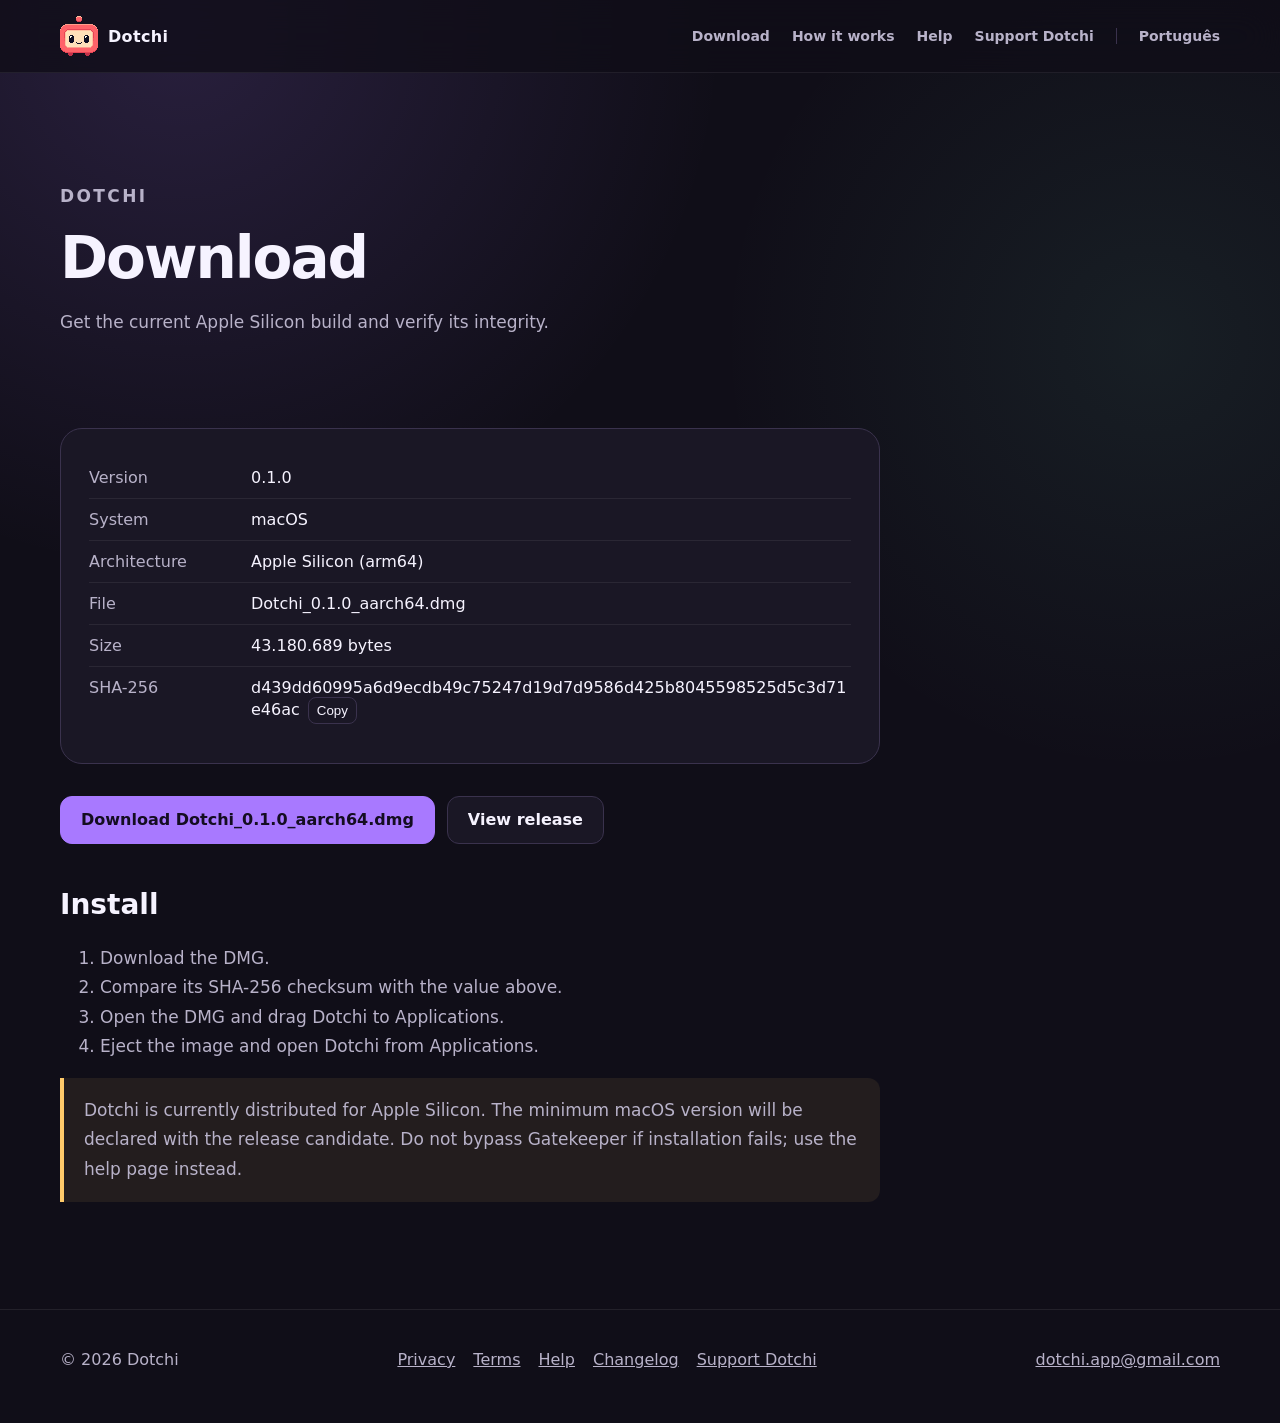
==== docs/download/index.html @ b4e4a697 "O Dotchi ganha uma casa pública bilíngue" ====
<!doctype html>
<html lang="en">
<head>
  <meta charset="utf-8">
  <meta name="viewport" content="width=device-width,initial-scale=1">
  <meta name="theme-color" content="#100e18">
  <meta name="description" content="Get the current Apple Silicon build and verify its integrity.">
  <meta property="og:title" content="Download — Dotchi">
  <meta property="og:description" content="Get the current Apple Silicon build and verify its integrity.">
  <meta property="og:type" content="website">
  <title>Download — Dotchi</title>
  <link rel="icon" href="../assets/dotchi-logo.png">
  <link rel="stylesheet" href="../assets/styles.css">
</head>
<body>
  <a class="skip" href="#main">Skip to content</a>
  <header class="site-header">
    <div class="shell nav-row">
      <a class="wordmark" href="../" aria-label="Dotchi">
        <img src="../assets/dotchi-logo.png" alt="" width="38" height="40"><span>Dotchi</span>
      </a>
      <button class="menu-trigger" type="button" data-menu-trigger aria-expanded="false">Menu</button>
      <nav class="nav-links" data-nav aria-label="Main navigation">
        <a href="../download/">Download</a>
        <a href="../#workflow">How it works</a>
        <a href="../help/">Help</a>
        <a href="../support/">Support Dotchi</a>
        <a class="language" hreflang="pt-BR" href="../pt-br/">Português</a>
      </nav>
    </div>
  </header>
  <main id="main"><div class="shell"><header class="page-hero"><p class="eyebrow">Dotchi</p><h1>Download</h1><p>Get the current Apple Silicon build and verify its integrity.</p></header><article class="prose"><dl class="release-box"><div class="release-row"><dt>Version</dt><dd>0.1.0</dd></div><div class="release-row"><dt>System</dt><dd>macOS</dd></div><div class="release-row"><dt>Architecture</dt><dd>Apple Silicon (arm64)</dd></div><div class="release-row"><dt>File</dt><dd>Dotchi_0.1.0_aarch64.dmg</dd></div><div class="release-row"><dt>Size</dt><dd>43.180.689 bytes</dd></div><div class="release-row"><dt>SHA-256</dt><dd>d439dd60995a6d9ecdb49c75247d19d7d9586d425b8045598525d5c3d71e46ac<button class="copy" type="button" data-copy="d439dd60995a6d9ecdb49c75247d19d7d9586d425b8045598525d5c3d71e46ac">Copy</button></dd></div></dl><div class="actions"><a class="button primary" href="https://github.com/itsmeluan/dotchi-releases/releases/download/v0.1.0/Dotchi_0.1.0_aarch64.dmg">Download Dotchi_0.1.0_aarch64.dmg</a><a class="button" href="https://github.com/itsmeluan/dotchi-releases/releases/tag/v0.1.0">View release</a></div><h2>Install</h2><ol><li>Download the DMG.</li><li>Compare its SHA-256 checksum with the value above.</li><li>Open the DMG and drag Dotchi to Applications.</li><li>Eject the image and open Dotchi from Applications.</li></ol><p class="notice">Dotchi is currently distributed for Apple Silicon. The minimum macOS version will be declared with the release candidate. Do not bypass Gatekeeper if installation fails; use the help page instead.</p></article></div></main>
  <footer class="site-footer">
    <div class="shell footer-row">
      <span>© 2026 Dotchi</span>
      <div class="footer-links"><a href="../privacy/">Privacy</a><a href="../terms/">Terms</a><a href="../help/">Help</a><a href="../changelog/">Changelog</a><a href="../support/">Support Dotchi</a></div>
      <a href="mailto:dotchi.app@gmail.com">dotchi.app@gmail.com</a>
    </div>
  </footer>
  <script src="../assets/site.js" defer></script>
</body>
</html>
---- docs/assets/styles.css ----
:root {
  color-scheme: dark;
  --ink: #f6f3ff;
  --muted: #b8b2c9;
  --bg: #100e18;
  --panel: #1a1725;
  --panel-2: #231e32;
  --line: #3a324d;
  --violet: #a879ff;
  --violet-2: #d7c2ff;
  --mint: #72e0ba;
  --amber: #ffca6a;
  --danger: #ff8d9d;
  --shadow: 0 24px 70px rgba(0, 0, 0, .34);
  --radius: 22px;
  font-family: Inter, ui-sans-serif, system-ui, -apple-system, BlinkMacSystemFont, "Segoe UI", sans-serif;
}

* { box-sizing: border-box; }
html { scroll-behavior: smooth; background: var(--bg); }
body { margin: 0; color: var(--ink); background:
  radial-gradient(circle at 14% 2%, rgba(168,121,255,.16), transparent 34rem),
  radial-gradient(circle at 90% 24%, rgba(114,224,186,.08), transparent 27rem), var(--bg); }
a { color: inherit; }
img { max-width: 100%; }
.shell { width: min(1160px, calc(100% - 40px)); margin: 0 auto; }
.skip { position: fixed; left: 12px; top: -80px; z-index: 9; background: var(--ink); color: var(--bg); padding: 10px 14px; border-radius: 8px; }
.skip:focus { top: 12px; }
.site-header { position: sticky; top: 0; z-index: 5; backdrop-filter: blur(18px); background: rgba(16,14,24,.78); border-bottom: 1px solid rgba(255,255,255,.07); }
.nav-row { min-height: 72px; display: flex; align-items: center; justify-content: space-between; gap: 24px; }
.wordmark { display: inline-flex; align-items: center; gap: 10px; text-decoration: none; font-weight: 850; letter-spacing: .02em; }
.wordmark img { width: 38px; height: 40px; object-fit: contain; image-rendering: pixelated; }
.nav-links { display: flex; align-items: center; gap: 22px; font-size: 14px; font-weight: 700; }
.nav-links a { color: var(--muted); text-decoration: none; }
.nav-links a:hover, .nav-links a:focus-visible { color: var(--ink); }
.language { border-left: 1px solid var(--line); padding-left: 22px; }
.menu-trigger { display: none; border: 1px solid var(--line); background: var(--panel); color: var(--ink); border-radius: 10px; padding: 8px 11px; font: inherit; }
.hero { min-height: 690px; display: grid; grid-template-columns: 1.04fr .96fr; gap: 72px; align-items: center; padding: 72px 0 88px; }
.eyebrow { color: var(--mint); text-transform: uppercase; letter-spacing: .14em; font-size: 12px; font-weight: 850; }
h1 { font-size: clamp(44px, 6.8vw, 82px); line-height: .98; letter-spacing: -.055em; margin: 16px 0 24px; max-width: 780px; }
.lead { color: var(--muted); font-size: clamp(18px, 2vw, 23px); line-height: 1.55; max-width: 690px; }
.actions { display: flex; flex-wrap: wrap; gap: 12px; margin-top: 32px; }
.button { display: inline-flex; align-items: center; justify-content: center; min-height: 48px; padding: 0 20px; border-radius: 12px; border: 1px solid var(--line); text-decoration: none; font-weight: 850; background: var(--panel); }
.button.primary { background: var(--violet); color: #140d21; border-color: var(--violet); }
.button:hover { transform: translateY(-1px); filter: brightness(1.08); }
.trust-line { display: flex; gap: 16px; flex-wrap: wrap; margin-top: 22px; color: var(--muted); font-size: 13px; }
.trust-line span::before { content: "✓"; color: var(--mint); margin-right: 7px; font-weight: 900; }
.hero-visual { position: relative; min-height: 480px; display: grid; place-items: center; }
.pixel-grid { position: absolute; inset: 3% 0 0 4%; opacity: .23; background-image: linear-gradient(rgba(255,255,255,.16) 1px,transparent 1px),linear-gradient(90deg,rgba(255,255,255,.16) 1px,transparent 1px); background-size: 24px 24px; mask-image: linear-gradient(to bottom, #000, transparent 94%); }
.product-card { position: relative; width: min(100%, 500px); padding: 22px; border: 1px solid var(--line); background: linear-gradient(145deg, rgba(35,30,50,.98), rgba(22,19,32,.98)); border-radius: 28px; box-shadow: var(--shadow); transform: rotate(1.2deg); }
.product-card img { display: block; width: 100%; border-radius: 16px; border: 1px solid #4a4160; background: #100e18; }
.product-caption { display: flex; justify-content: space-between; gap: 12px; color: var(--muted); font-size: 13px; padding-top: 14px; }
.section { padding: 94px 0; border-top: 1px solid rgba(255,255,255,.07); }
.section h2, .page-hero h1 { font-size: clamp(34px, 5vw, 58px); line-height: 1.06; letter-spacing: -.035em; margin: 12px 0 18px; }
.section-head { max-width: 740px; margin-bottom: 42px; }
.section-head p, .page-hero p, .prose p, .prose li { color: var(--muted); font-size: 17px; line-height: 1.72; }
.grid-3 { display: grid; grid-template-columns: repeat(3,1fr); gap: 18px; }
.card { border: 1px solid var(--line); border-radius: var(--radius); background: rgba(26,23,37,.82); padding: 26px; }
.card h3 { font-size: 20px; margin: 14px 0 10px; }
.card p { color: var(--muted); line-height: 1.65; margin: 0; }
.icon { width: 40px; height: 40px; display: grid; place-items: center; border-radius: 10px; background: rgba(168,121,255,.16); color: var(--violet-2); font-weight: 900; }
.flow { counter-reset: flow; }
.flow .card::before { counter-increment: flow; content: "0" counter(flow); color: var(--mint); font-size: 12px; font-weight: 900; letter-spacing: .12em; }
.split { display: grid; grid-template-columns: 1fr 1fr; gap: 28px; align-items: stretch; }
.proof { min-height: 340px; display: grid; place-items: center; overflow: hidden; background: #0b0a10; }
.proof img { width: 100%; height: 100%; object-fit: contain; image-rendering: pixelated; }
.local { background: linear-gradient(135deg, rgba(168,121,255,.14), rgba(114,224,186,.08)); }
.page-hero { padding: 92px 0 48px; max-width: 820px; }
.prose { padding-bottom: 90px; max-width: 820px; }
.prose h2 { margin-top: 44px; font-size: 28px; }
.prose h3 { margin-top: 30px; }
.release-box { border: 1px solid var(--line); border-radius: var(--radius); padding: 28px; background: var(--panel); margin: 26px 0; }
.release-row { display: grid; grid-template-columns: 150px 1fr; gap: 12px; padding: 11px 0; border-bottom: 1px solid rgba(255,255,255,.07); }
.release-row:last-child { border: 0; }
.release-row dt { color: var(--muted); }
.release-row dd { margin: 0; overflow-wrap: anywhere; }
.copy { margin-left: 8px; border: 1px solid var(--line); border-radius: 8px; background: transparent; color: var(--ink); padding: 5px 8px; cursor: pointer; }
.notice { border-left: 4px solid var(--amber); background: rgba(255,202,106,.08); padding: 18px 20px; border-radius: 0 12px 12px 0; }
.support-grid { display: grid; grid-template-columns: repeat(2,1fr); gap: 18px; margin: 28px 0; }
.placeholder { position: relative; opacity: .82; }
.placeholder .status { display: inline-flex; color: var(--amber); border: 1px solid rgba(255,202,106,.38); border-radius: 999px; padding: 5px 9px; font-size: 12px; font-weight: 850; }
.placeholder .button { width: 100%; margin-top: 20px; opacity: .55; cursor: not-allowed; }
.site-footer { border-top: 1px solid rgba(255,255,255,.08); padding: 40px 0 54px; color: var(--muted); }
.footer-row { display: flex; justify-content: space-between; gap: 30px; flex-wrap: wrap; }
.footer-links { display: flex; gap: 18px; flex-wrap: wrap; }
.footer-links a { color: var(--muted); }
:focus-visible { outline: 3px solid var(--mint); outline-offset: 3px; }

@media (max-width: 820px) {
  .hero { grid-template-columns: 1fr; min-height: auto; gap: 24px; padding-top: 58px; }
  .hero-visual { min-height: 380px; }
  .grid-3, .split { grid-template-columns: 1fr; }
  .nav-links { position: absolute; left: 20px; right: 20px; top: 66px; display: none; flex-direction: column; align-items: stretch; background: var(--panel); border: 1px solid var(--line); padding: 18px; border-radius: 16px; box-shadow: var(--shadow); }
  .nav-links[data-open] { display: flex; }
  .language { border: 0; padding: 0; }
  .menu-trigger { display: inline-flex; }
  .support-grid { grid-template-columns: 1fr; }
}
@media (prefers-reduced-motion: reduce) {
  html { scroll-behavior: auto; }
  *, *::before, *::after { animation-duration: .01ms !important; animation-iteration-count: 1 !important; transition-duration: .01ms !important; }
  .button:hover { transform: none; }
}
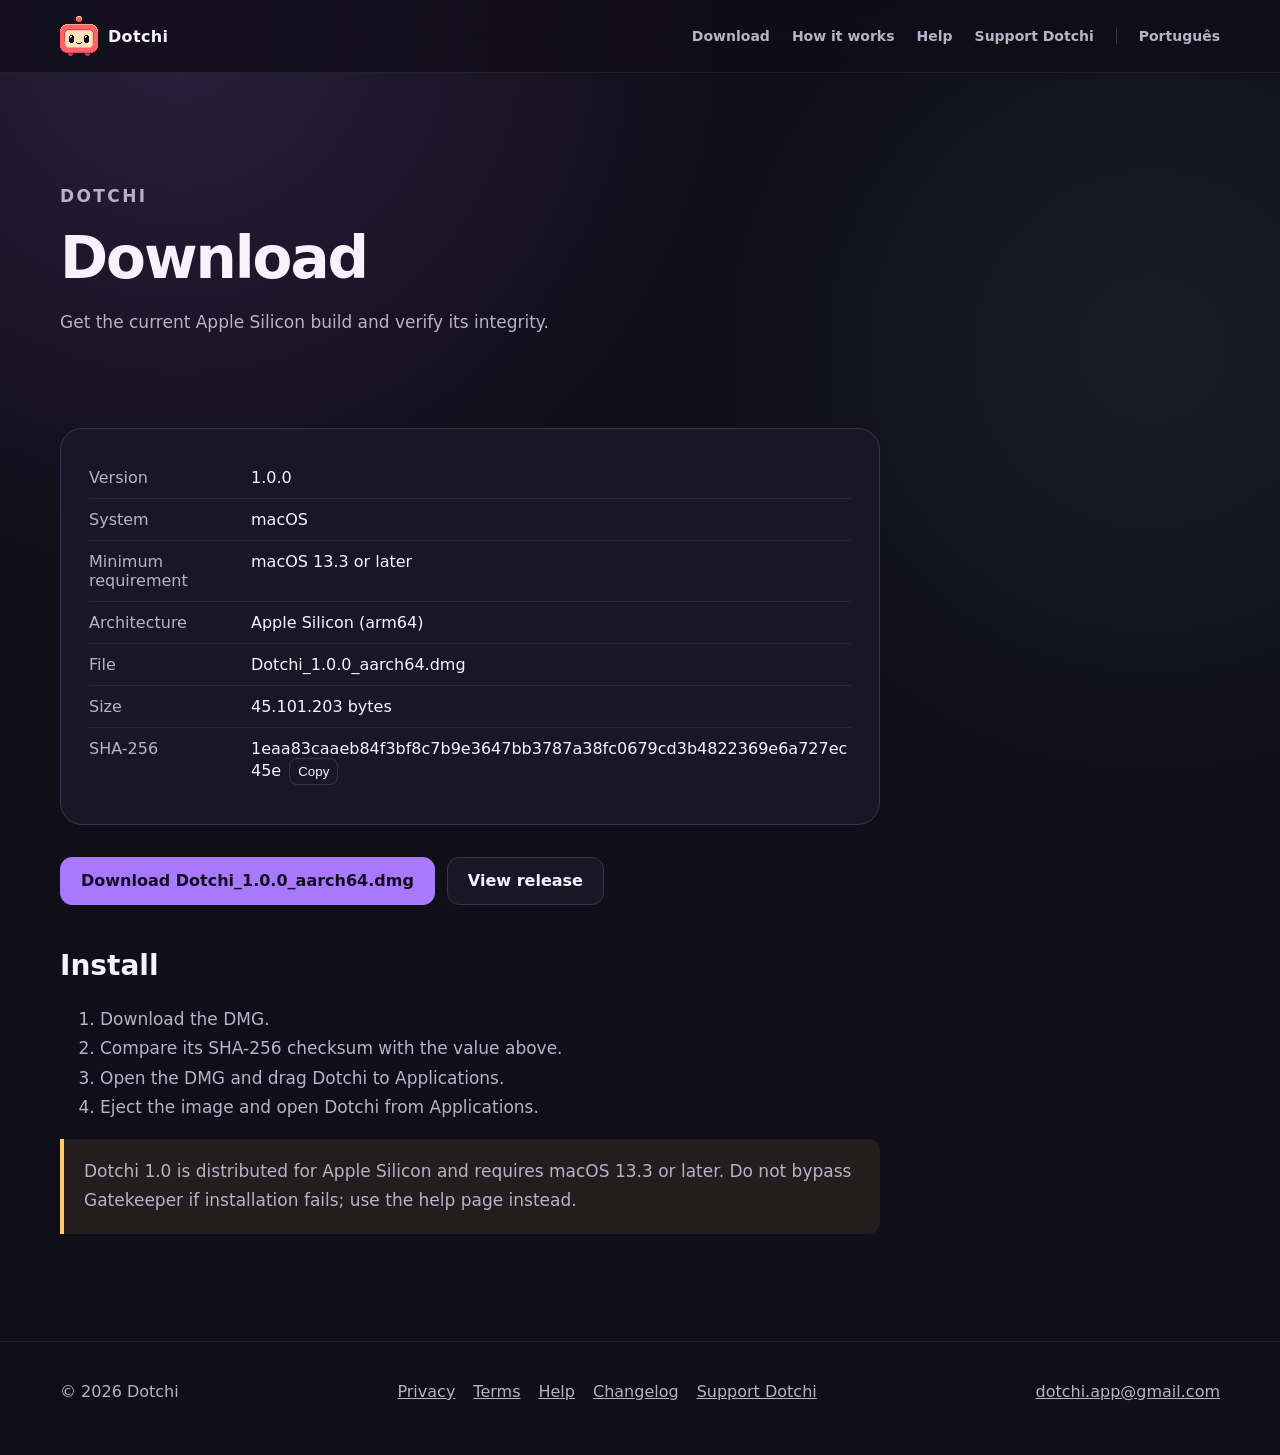
==== commit 4686456f: "Prepara a casa pública para o Dotchi 1.0" ====
--- a/docs/download/index.html
+++ b/docs/download/index.html
@@ -29,7 +29,7 @@
       </nav>
     </div>
   </header>
-  <main id="main"><div class="shell"><header class="page-hero"><p class="eyebrow">Dotchi</p><h1>Download</h1><p>Get the current Apple Silicon build and verify its integrity.</p></header><article class="prose"><dl class="release-box"><div class="release-row"><dt>Version</dt><dd>0.1.0</dd></div><div class="release-row"><dt>System</dt><dd>macOS</dd></div><div class="release-row"><dt>Architecture</dt><dd>Apple Silicon (arm64)</dd></div><div class="release-row"><dt>File</dt><dd>Dotchi_0.1.0_aarch64.dmg</dd></div><div class="release-row"><dt>Size</dt><dd>43.180.689 bytes</dd></div><div class="release-row"><dt>SHA-256</dt><dd>d439dd60995a6d9ecdb49c75247d19d7d9586d425b8045598525d5c3d71e46ac<button class="copy" type="button" data-copy="d439dd60995a6d9ecdb49c75247d19d7d9586d425b8045598525d5c3d71e46ac">Copy</button></dd></div></dl><div class="actions"><a class="button primary" href="https://github.com/itsmeluan/dotchi-releases/releases/download/v0.1.0/Dotchi_0.1.0_aarch64.dmg">Download Dotchi_0.1.0_aarch64.dmg</a><a class="button" href="https://github.com/itsmeluan/dotchi-releases/releases/tag/v0.1.0">View release</a></div><h2>Install</h2><ol><li>Download the DMG.</li><li>Compare its SHA-256 checksum with the value above.</li><li>Open the DMG and drag Dotchi to Applications.</li><li>Eject the image and open Dotchi from Applications.</li></ol><p class="notice">Dotchi is currently distributed for Apple Silicon. The minimum macOS version will be declared with the release candidate. Do not bypass Gatekeeper if installation fails; use the help page instead.</p></article></div></main>
+  <main id="main"><div class="shell"><header class="page-hero"><p class="eyebrow">Dotchi</p><h1>Download</h1><p>Get the current Apple Silicon build and verify its integrity.</p></header><article class="prose"><dl class="release-box"><div class="release-row"><dt>Version</dt><dd>1.0.0</dd></div><div class="release-row"><dt>System</dt><dd>macOS</dd></div><div class="release-row"><dt>Minimum requirement</dt><dd>macOS 13.3 or later</dd></div><div class="release-row"><dt>Architecture</dt><dd>Apple Silicon (arm64)</dd></div><div class="release-row"><dt>File</dt><dd>Dotchi_1.0.0_aarch64.dmg</dd></div><div class="release-row"><dt>Size</dt><dd>45.101.203 bytes</dd></div><div class="release-row"><dt>SHA-256</dt><dd>1eaa83caaeb84f3bf8c7b9e3647bb3787a38fc0679cd3b4822369e6a727ec45e<button class="copy" type="button" data-copy="1eaa83caaeb84f3bf8c7b9e3647bb3787a38fc0679cd3b4822369e6a727ec45e">Copy</button></dd></div></dl><div class="actions"><a class="button primary" href="https://github.com/itsmeluan/dotchi-releases/releases/download/v1.0.0/Dotchi_1.0.0_aarch64.dmg">Download Dotchi_1.0.0_aarch64.dmg</a><a class="button" href="https://github.com/itsmeluan/dotchi-releases/releases/tag/v1.0.0">View release</a></div><h2>Install</h2><ol><li>Download the DMG.</li><li>Compare its SHA-256 checksum with the value above.</li><li>Open the DMG and drag Dotchi to Applications.</li><li>Eject the image and open Dotchi from Applications.</li></ol><p class="notice">Dotchi 1.0 is distributed for Apple Silicon and requires macOS 13.3 or later. Do not bypass Gatekeeper if installation fails; use the help page instead.</p></article></div></main>
   <footer class="site-footer">
     <div class="shell footer-row">
       <span>© 2026 Dotchi</span>
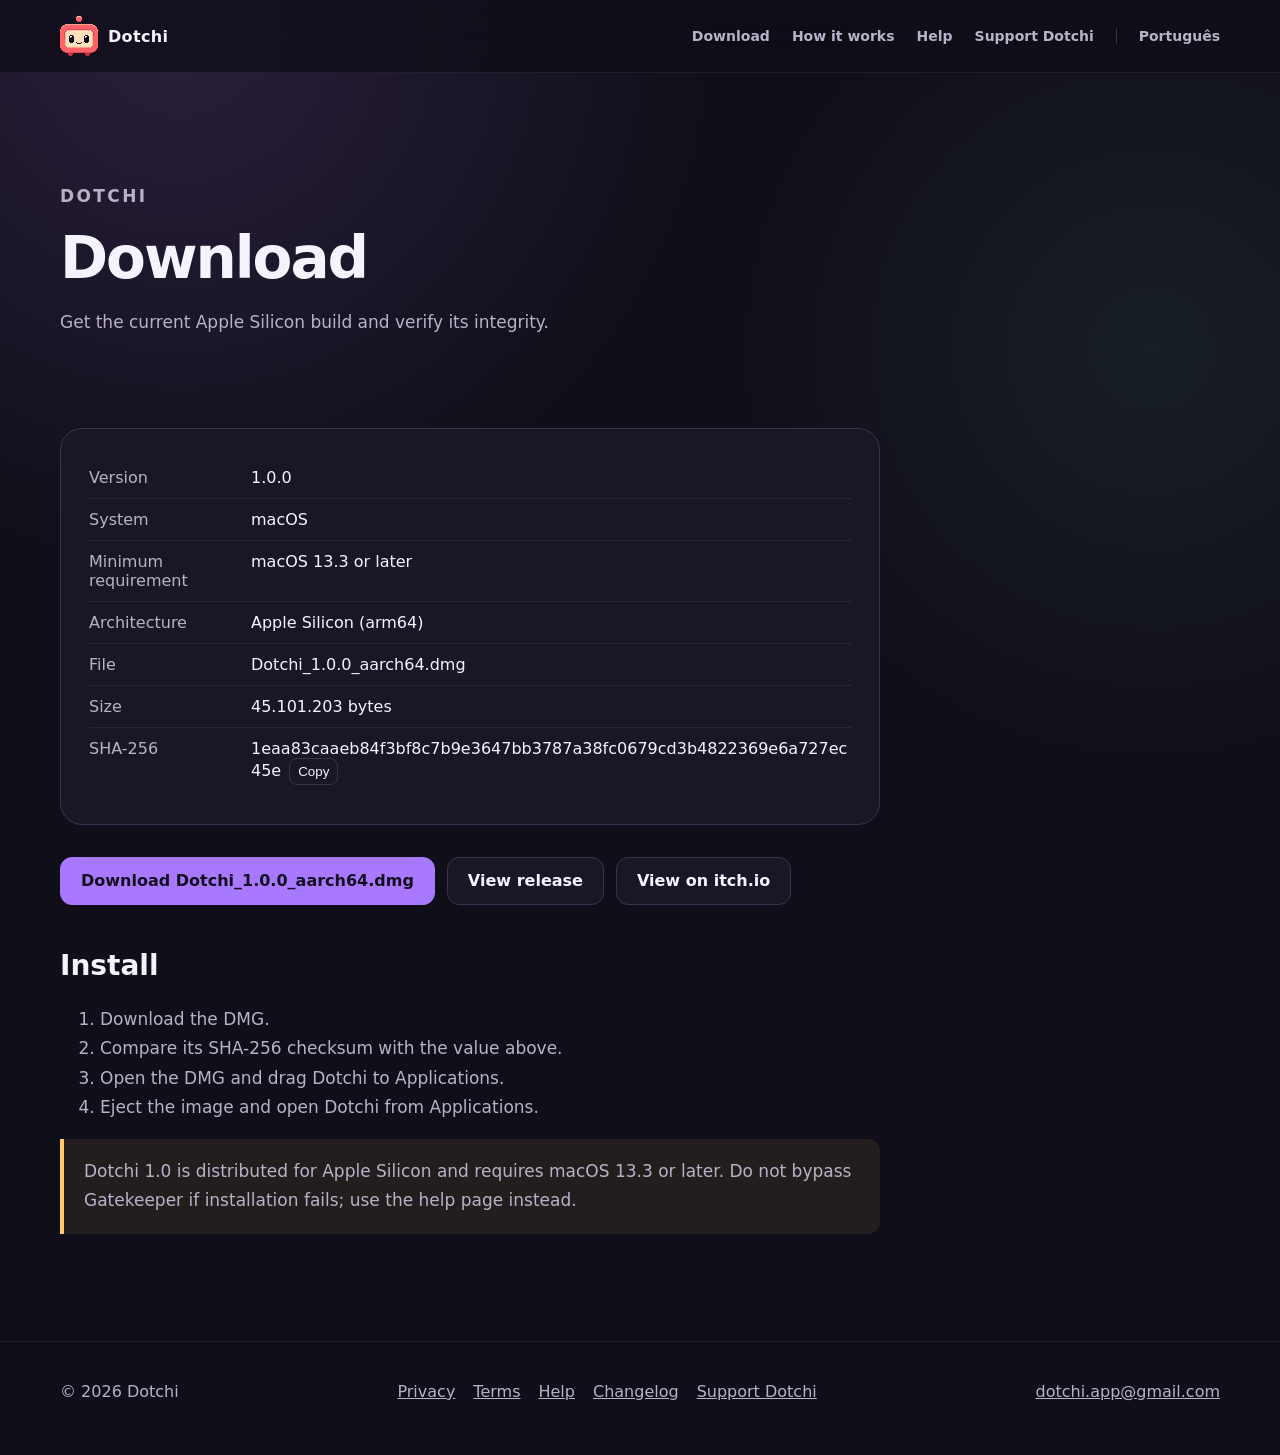
==== commit 1ea58e78: "Acrescenta o itch.io aos canais públicos" ====
--- a/docs/download/index.html
+++ b/docs/download/index.html
@@ -29,7 +29,7 @@
       </nav>
     </div>
   </header>
-  <main id="main"><div class="shell"><header class="page-hero"><p class="eyebrow">Dotchi</p><h1>Download</h1><p>Get the current Apple Silicon build and verify its integrity.</p></header><article class="prose"><dl class="release-box"><div class="release-row"><dt>Version</dt><dd>1.0.0</dd></div><div class="release-row"><dt>System</dt><dd>macOS</dd></div><div class="release-row"><dt>Minimum requirement</dt><dd>macOS 13.3 or later</dd></div><div class="release-row"><dt>Architecture</dt><dd>Apple Silicon (arm64)</dd></div><div class="release-row"><dt>File</dt><dd>Dotchi_1.0.0_aarch64.dmg</dd></div><div class="release-row"><dt>Size</dt><dd>45.101.203 bytes</dd></div><div class="release-row"><dt>SHA-256</dt><dd>1eaa83caaeb84f3bf8c7b9e3647bb3787a38fc0679cd3b4822369e6a727ec45e<button class="copy" type="button" data-copy="1eaa83caaeb84f3bf8c7b9e3647bb3787a38fc0679cd3b4822369e6a727ec45e">Copy</button></dd></div></dl><div class="actions"><a class="button primary" href="https://github.com/itsmeluan/dotchi-releases/releases/download/v1.0.0/Dotchi_1.0.0_aarch64.dmg">Download Dotchi_1.0.0_aarch64.dmg</a><a class="button" href="https://github.com/itsmeluan/dotchi-releases/releases/tag/v1.0.0">View release</a></div><h2>Install</h2><ol><li>Download the DMG.</li><li>Compare its SHA-256 checksum with the value above.</li><li>Open the DMG and drag Dotchi to Applications.</li><li>Eject the image and open Dotchi from Applications.</li></ol><p class="notice">Dotchi 1.0 is distributed for Apple Silicon and requires macOS 13.3 or later. Do not bypass Gatekeeper if installation fails; use the help page instead.</p></article></div></main>
+  <main id="main"><div class="shell"><header class="page-hero"><p class="eyebrow">Dotchi</p><h1>Download</h1><p>Get the current Apple Silicon build and verify its integrity.</p></header><article class="prose"><dl class="release-box"><div class="release-row"><dt>Version</dt><dd>1.0.0</dd></div><div class="release-row"><dt>System</dt><dd>macOS</dd></div><div class="release-row"><dt>Minimum requirement</dt><dd>macOS 13.3 or later</dd></div><div class="release-row"><dt>Architecture</dt><dd>Apple Silicon (arm64)</dd></div><div class="release-row"><dt>File</dt><dd>Dotchi_1.0.0_aarch64.dmg</dd></div><div class="release-row"><dt>Size</dt><dd>45.101.203 bytes</dd></div><div class="release-row"><dt>SHA-256</dt><dd>1eaa83caaeb84f3bf8c7b9e3647bb3787a38fc0679cd3b4822369e6a727ec45e<button class="copy" type="button" data-copy="1eaa83caaeb84f3bf8c7b9e3647bb3787a38fc0679cd3b4822369e6a727ec45e">Copy</button></dd></div></dl><div class="actions"><a class="button primary" href="https://github.com/itsmeluan/dotchi-releases/releases/download/v1.0.0/Dotchi_1.0.0_aarch64.dmg">Download Dotchi_1.0.0_aarch64.dmg</a><a class="button" href="https://github.com/itsmeluan/dotchi-releases/releases/tag/v1.0.0">View release</a><a class="button" href="https://dotchiapp.itch.io/dotchi">View on itch.io</a></div><h2>Install</h2><ol><li>Download the DMG.</li><li>Compare its SHA-256 checksum with the value above.</li><li>Open the DMG and drag Dotchi to Applications.</li><li>Eject the image and open Dotchi from Applications.</li></ol><p class="notice">Dotchi 1.0 is distributed for Apple Silicon and requires macOS 13.3 or later. Do not bypass Gatekeeper if installation fails; use the help page instead.</p></article></div></main>
   <footer class="site-footer">
     <div class="shell footer-row">
       <span>© 2026 Dotchi</span>
